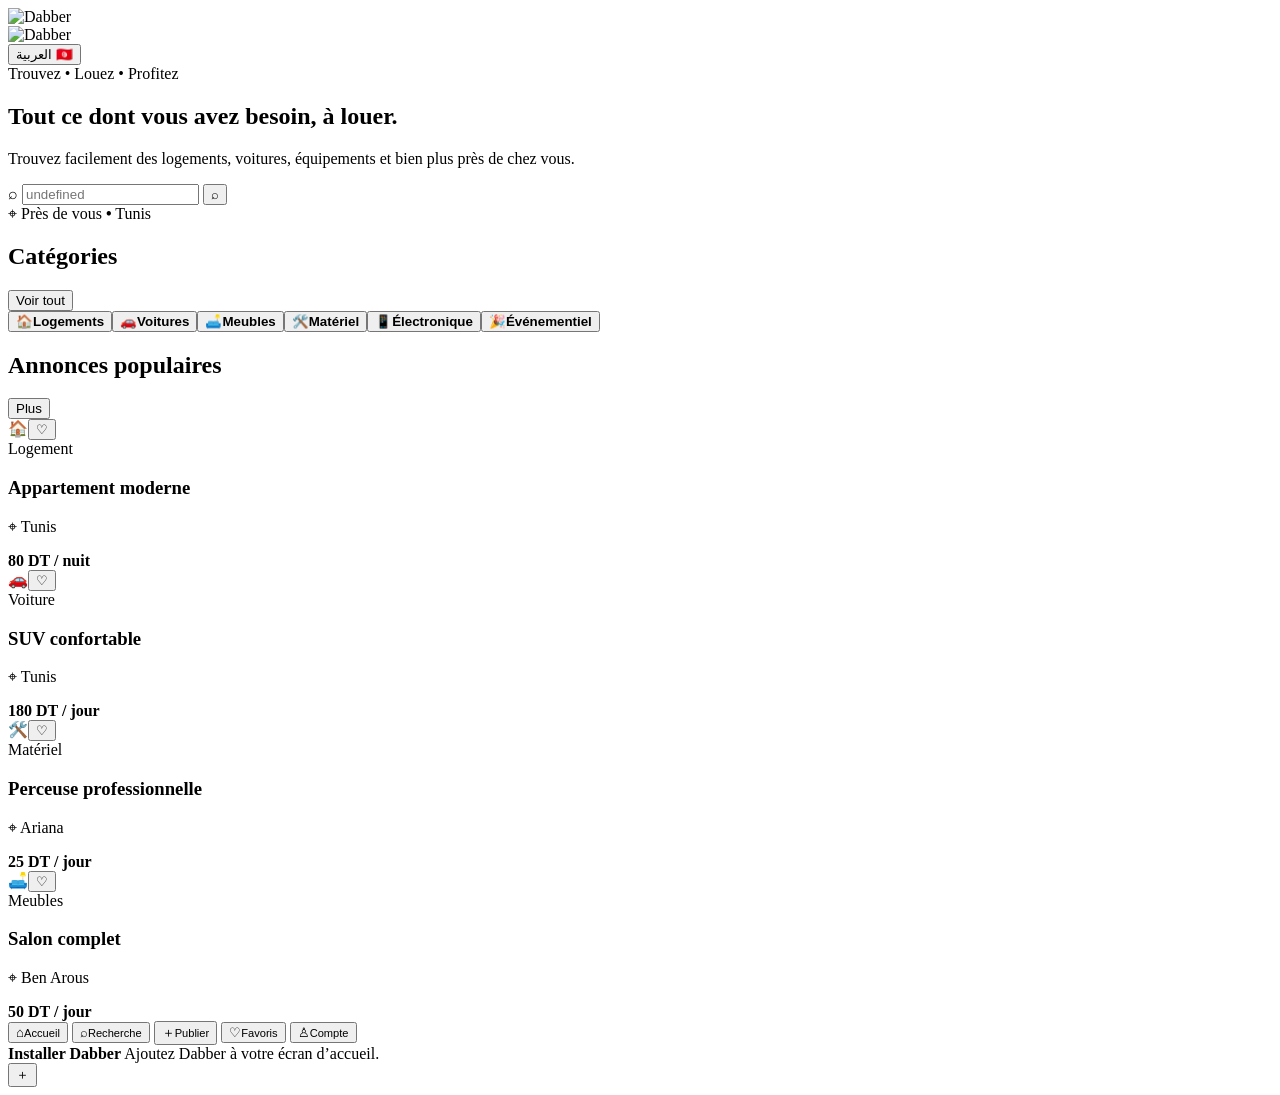
==== index.html @ 38cb234f "Add files via upload" ====
<!doctype html>
<html lang="fr" dir="ltr">
<head>
  <meta charset="utf-8">
  <meta name="viewport" content="width=device-width,initial-scale=1,viewport-fit=cover">
  <meta name="theme-color" content="#0b2d68">
  <meta name="description" content="Dabber — plateforme de location simple et rapide.">
  <link rel="manifest" href="manifest.json">
  <link rel="icon" href="logo.png">
  <link rel="stylesheet" href="style.css">
  <title>Dabber — Location</title>
</head>
<body>
  <div id="splash" class="splash">
    <img src="logo.png" alt="Dabber">
  </div>

  <header class="topbar">
    <div class="brand">
      <img src="logo.png" alt="Dabber">
    </div>
    <button id="langBtn" class="lang-btn" aria-label="Changer la langue">العربية 🇹🇳</button>
  </header>

  <main>
    <section class="hero">
      <div class="hero-content">
        <span class="eyebrow" data-fr="Trouvez • Louez • Profitez" data-ar="إبحث • اكري • استمتع"></span>
        <h1 data-fr="Tout ce dont vous avez besoin, à louer." data-ar="كل ما تحتاجه، للكراء."></h1>
        <p data-fr="Trouvez facilement des logements, voitures, équipements et bien plus près de chez vous."
           data-ar="إلقى بسهولة شقق، سيارات، معدات وحاجات أكثر قريبة ليك."></p>

        <div class="search">
          <span>⌕</span>
          <input id="searchInput" type="search"
                 data-placeholder-fr="Que cherchez-vous à louer ?"
                 data-placeholder-ar="شنوّة تحب تكرّي؟"
                 placeholder="Que cherchez-vous à louer ?">
          <button id="searchBtn">⌕</button>
        </div>

        <div class="location">⌖ <span data-fr="Près de vous" data-ar="قريب ليك"></span> <b>•</b> Tunis</div>
      </div>
    </section>

    <section class="section">
      <div class="section-head">
        <h2 data-fr="Catégories" data-ar="التصنيفات"></h2>
        <button class="see-all" data-fr="Voir tout" data-ar="الكل"></button>
      </div>
      <div class="categories" id="categories"></div>
    </section>

    <section class="section listings-section">
      <div class="section-head">
        <h2 data-fr="Annonces populaires" data-ar="إعلانات مميزة"></h2>
        <button class="see-all" data-fr="Plus" data-ar="المزيد"></button>
      </div>
      <div class="listings" id="listings"></div>
    </section>
  </main>

  <nav class="bottom-nav">
    <button class="active"><span>⌂</span><small data-fr="Accueil" data-ar="الرئيسية"></small></button>
    <button><span>⌕</span><small data-fr="Recherche" data-ar="بحث"></small></button>
    <button class="add"><span>＋</span><small data-fr="Publier" data-ar="نشر"></small></button>
    <button><span>♡</span><small data-fr="Favoris" data-ar="المفضلة"></small></button>
    <button><span>♙</span><small data-fr="Compte" data-ar="حسابي"></small></button>
  </nav>

  <div id="installBox" class="install-box hidden">
    <div>
      <strong data-fr="Installer Dabber" data-ar="ثبّت Dabber"></strong>
      <span data-fr="Ajoutez Dabber à votre écran d’accueil." data-ar="أضف Dabber إلى الشاشة الرئيسية."></span>
    </div>
    <button id="installBtn">＋</button>
  </div>

<script>
const translations = {
  fr: { lang: "ar", htmlLang: "fr", dir:"ltr" },
  ar: { lang: "fr", htmlLang: "ar", dir:"rtl" }
};
let currentLang = localStorage.getItem("dabberLang") || "fr";

const categories = [
  ["🏠","Logements","سكن"],
  ["🚗","Voitures","سيارات"],
  ["🛋️","Meubles","أثاث"],
  ["🛠️","Matériel","معدات"],
  ["📱","Électronique","إلكترونيات"],
  ["🎉","Événementiel","مناسبات"]
];

const listings = [
  ["🏠","Appartement moderne","Tunis","80 DT / nuit","Logement","سكن"],
  ["🚗","SUV confortable","Tunis","180 DT / jour","Voiture","سيارة"],
  ["🛠️","Perceuse professionnelle","Ariana","25 DT / jour","Matériel","معدات"],
  ["🛋️","Salon complet","Ben Arous","50 DT / jour","Meubles","أثاث"]
];

function applyLanguage() {
  const l = currentLang;
  document.documentElement.lang = translations[l].htmlLang;
  document.documentElement.dir = translations[l].dir;
  document.querySelectorAll("[data-fr]").forEach(el => {
    el.textContent = el.dataset[l];
  });
  const input = document.getElementById("searchInput");
  input.placeholder = input.dataset["placeholder-" + l];
  document.getElementById("langBtn").textContent = l === "fr" ? "العربية 🇹🇳" : "Français 🇫🇷";
  renderCategories();
  renderListings();
}

function renderCategories() {
  const box = document.getElementById("categories");
  box.innerHTML = categories.map(c =>
    `<button class="cat" data-search="${currentLang==='fr'?c[1]:c[2]}">
      <span>${c[0]}</span><b>${currentLang==='fr'?c[1]:c[2]}</b>
    </button>`).join("");
}

function renderListings(filter="") {
  const box = document.getElementById("listings");
  const arr = listings.filter(x => !filter || x.join(" ").toLowerCase().includes(filter.toLowerCase()));
  box.innerHTML = arr.length ? arr.map(x => `
    <article class="card">
      <div class="card-image">${x[0]}<button class="heart">♡</button></div>
      <div class="card-body">
        <div class="tag">${currentLang==='fr'?x[4]:x[5]}</div>
        <h3>${x[1]}</h3>
        <p>⌖ ${x[2]}</p>
        <strong>${x[3]}</strong>
      </div>
    </article>`).join("") :
    `<div class="empty">${currentLang==='fr'?"Aucune annonce trouvée.":"ما لقيناش إعلانات."}</div>`;
}

document.getElementById("langBtn").onclick = () => {
  currentLang = currentLang === "fr" ? "ar" : "fr";
  localStorage.setItem("dabberLang", currentLang);
  applyLanguage();
};

document.getElementById("searchBtn").onclick = () => renderListings(document.getElementById("searchInput").value);
document.getElementById("searchInput").addEventListener("keydown", e => {
  if(e.key==="Enter") renderListings(e.target.value);
});
document.addEventListener("click", e => {
  const cat = e.target.closest(".cat");
  if(cat) {
    document.getElementById("searchInput").value = cat.dataset.search;
    renderListings(cat.dataset.search);
    document.querySelector(".listings-section").scrollIntoView({behavior:"smooth"});
  }
});

let deferredPrompt;
window.addEventListener("beforeinstallprompt", e => {
  e.preventDefault();
  deferredPrompt = e;
  document.getElementById("installBox").classList.remove("hidden");
});
document.getElementById("installBtn").onclick = async () => {
  if(!deferredPrompt) return;
  deferredPrompt.prompt();
  deferredPrompt = null;
  document.getElementById("installBox").classList.add("hidden");
};

window.addEventListener("load", () => {
  applyLanguage();
  setTimeout(() => document.getElementById("splash").classList.add("hide"), 700);
  if ("serviceWorker" in navigator) navigator.serviceWorker.register("sw.js");
});
</script>
</body>
</html>
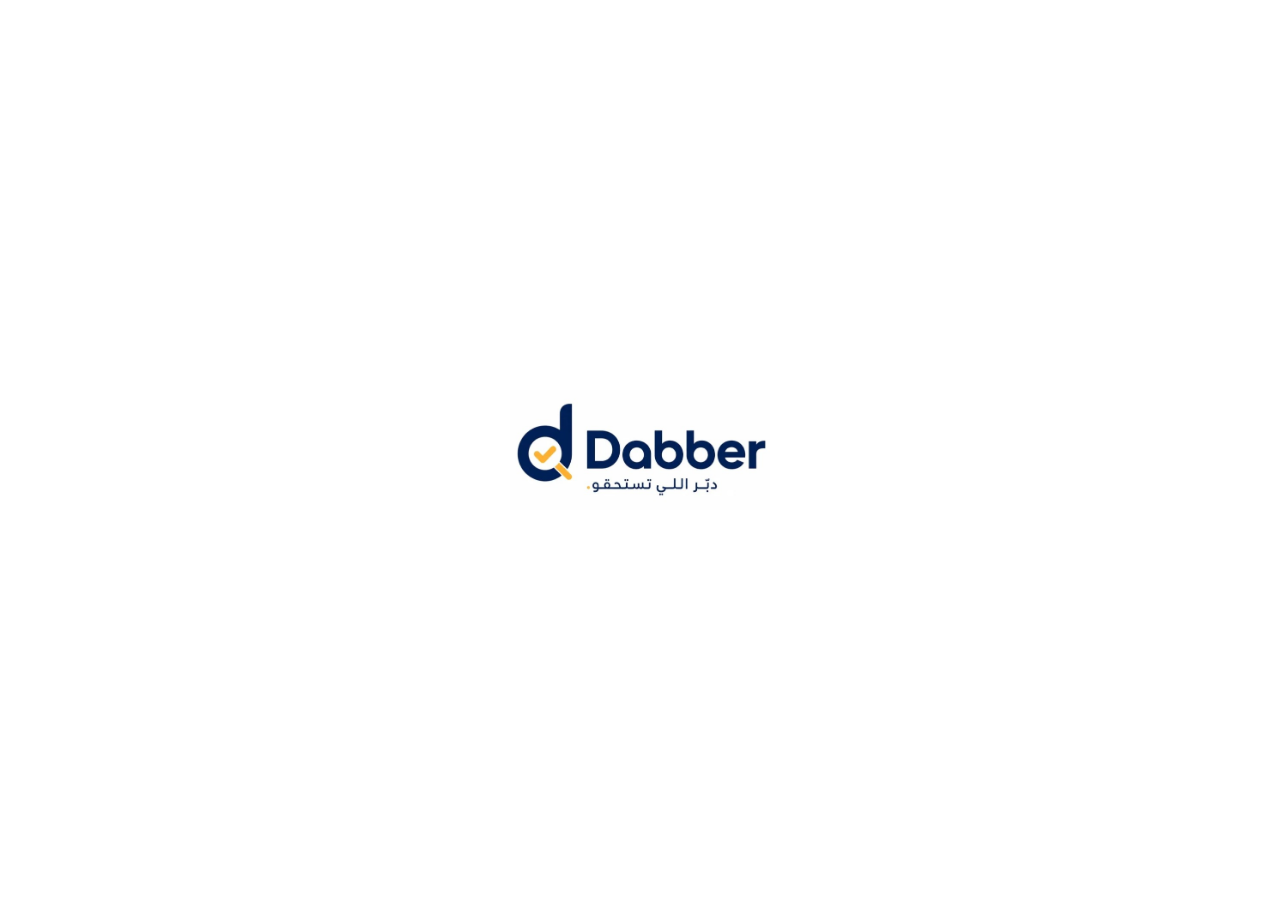
==== commit 39954ec0: "Update index.html" ====
--- a/index.html
+++ b/index.html
@@ -1,179 +1,1432 @@
 <!doctype html>
 <html lang="fr" dir="ltr">
+
 <head>
+
   <meta charset="utf-8">
-  <meta name="viewport" content="width=device-width,initial-scale=1,viewport-fit=cover">
-  <meta name="theme-color" content="#0b2d68">
-  <meta name="description" content="Dabber — plateforme de location simple et rapide.">
+
+  <meta
+    name="viewport"
+    content="width=device-width,initial-scale=1,viewport-fit=cover"
+  >
+
+  <meta
+    name="theme-color"
+    content="#0b2d68"
+  >
+
+  <meta
+    name="description"
+    content="Dabber — plateforme de location simple et rapide."
+  >
+
   <link rel="manifest" href="manifest.json">
+
   <link rel="icon" href="logo.png">
+
   <link rel="stylesheet" href="style.css">
+
   <title>Dabber — Location</title>
+
 </head>
+
+
 <body>
+
+  <!-- SPLASH -->
+
   <div id="splash" class="splash">
-    <img src="logo.png" alt="Dabber">
+
+    <img
+      src="logo.png"
+      alt="Dabber"
+    >
+
   </div>
 
+
+  <!-- TOP BAR -->
+
   <header class="topbar">
+
     <div class="brand">
-      <img src="logo.png" alt="Dabber">
+
+      <img
+        src="logo.png"
+        alt="Dabber"
+      >
+
     </div>
-    <button id="langBtn" class="lang-btn" aria-label="Changer la langue">العربية 🇹🇳</button>
+
+
+    <button
+      id="langBtn"
+      class="lang-btn"
+      aria-label="Changer la langue"
+    >
+      العربية 🇹🇳
+    </button>
+
   </header>
 
+
   <main>
+
+
+    <!-- HERO -->
+
     <section class="hero">
+
       <div class="hero-content">
-        <span class="eyebrow" data-fr="Trouvez • Louez • Profitez" data-ar="إبحث • اكري • استمتع"></span>
-        <h1 data-fr="Tout ce dont vous avez besoin, à louer." data-ar="كل ما تحتاجه، للكراء."></h1>
-        <p data-fr="Trouvez facilement des logements, voitures, équipements et bien plus près de chez vous."
-           data-ar="إلقى بسهولة شقق، سيارات، معدات وحاجات أكثر قريبة ليك."></p>
+
+        <span
+          class="eyebrow"
+          data-fr="Trouvez • Louez • Profitez"
+          data-ar="إبحث • اكري • استمتع"
+        ></span>
+
+
+        <h1
+          data-fr="Tout ce dont vous avez besoin, à louer."
+          data-ar="كل ما تحتاجه، للكراء."
+        ></h1>
+
+
+        <p
+          data-fr="Trouvez facilement des logements, voitures, équipements et bien plus près de chez vous."
+          data-ar="إلقى بسهولة شقق، سيارات، معدات وحاجات أكثر قريبة ليك."
+        ></p>
+
+
+        <!-- SEARCH -->
 
         <div class="search">
+
           <span>⌕</span>
-          <input id="searchInput" type="search"
-                 data-placeholder-fr="Que cherchez-vous à louer ?"
-                 data-placeholder-ar="شنوّة تحب تكرّي؟"
-                 placeholder="Que cherchez-vous à louer ?">
-          <button id="searchBtn">⌕</button>
+
+          <input
+            id="searchInput"
+            type="search"
+            data-placeholder-fr="Que cherchez-vous à louer ?"
+            data-placeholder-ar="شنوّة تحب تكرّي؟"
+            placeholder="Que cherchez-vous à louer ?"
+          >
+
+          <button id="searchBtn">
+            ⌕
+          </button>
+
         </div>
 
-        <div class="location">⌖ <span data-fr="Près de vous" data-ar="قريب ليك"></span> <b>•</b> Tunis</div>
+
+        <!-- LOCATION -->
+
+        <div class="location">
+
+          ⌖
+
+          <span
+            data-fr="Près de vous"
+            data-ar="قريب ليك"
+          ></span>
+
+          <b>•</b>
+
+          Tunis
+
+        </div>
+
       </div>
+
     </section>
 
+
+
+    <!-- CATEGORIES -->
+
     <section class="section">
+
       <div class="section-head">
-        <h2 data-fr="Catégories" data-ar="التصنيفات"></h2>
-        <button class="see-all" data-fr="Voir tout" data-ar="الكل"></button>
+
+        <h2
+          data-fr="Catégories"
+          data-ar="التصنيفات"
+        ></h2>
+
+
+        <button
+          class="see-all"
+          id="seeCategories"
+          data-fr="Voir tout"
+          data-ar="الكل"
+        ></button>
+
       </div>
-      <div class="categories" id="categories"></div>
+
+
+      <div
+        class="categories"
+        id="categories"
+      ></div>
+
     </section>
 
+
+
+    <!-- LISTINGS -->
+
     <section class="section listings-section">
+
       <div class="section-head">
-        <h2 data-fr="Annonces populaires" data-ar="إعلانات مميزة"></h2>
-        <button class="see-all" data-fr="Plus" data-ar="المزيد"></button>
+
+        <h2
+          id="listingsTitle"
+          data-fr="Annonces populaires"
+          data-ar="إعلانات مميزة"
+        ></h2>
+
+
+        <button
+          class="see-all"
+          id="showAll"
+          data-fr="Plus"
+          data-ar="المزيد"
+        ></button>
+
       </div>
-      <div class="listings" id="listings"></div>
+
+
+      <div
+        class="listings"
+        id="listings"
+      ></div>
+
     </section>
+
   </main>
 
+
+
+  <!-- BOTTOM NAV -->
+
   <nav class="bottom-nav">
-    <button class="active"><span>⌂</span><small data-fr="Accueil" data-ar="الرئيسية"></small></button>
-    <button><span>⌕</span><small data-fr="Recherche" data-ar="بحث"></small></button>
-    <button class="add"><span>＋</span><small data-fr="Publier" data-ar="نشر"></small></button>
-    <button><span>♡</span><small data-fr="Favoris" data-ar="المفضلة"></small></button>
-    <button><span>♙</span><small data-fr="Compte" data-ar="حسابي"></small></button>
+
+
+    <!-- HOME -->
+
+    <button
+      class="active"
+      id="homeBtn"
+    >
+
+      <span>⌂</span>
+
+      <small
+        data-fr="Accueil"
+        data-ar="الرئيسية"
+      ></small>
+
+    </button>
+
+
+    <!-- SEARCH -->
+
+    <button id="bottomSearch">
+
+      <span>⌕</span>
+
+      <small
+        data-fr="Recherche"
+        data-ar="بحث"
+      ></small>
+
+    </button>
+
+
+    <!-- ADD -->
+
+    <button
+      class="add"
+      id="addBtn"
+    >
+
+      <span>＋</span>
+
+      <small
+        data-fr="Publier"
+        data-ar="نشر"
+      ></small>
+
+    </button>
+
+
+    <!-- FAVORITES -->
+
+    <button id="favoritesBtn">
+
+      <span>♡</span>
+
+      <small
+        data-fr="Favoris"
+        data-ar="المفضلة"
+      ></small>
+
+    </button>
+
+
+    <!-- ACCOUNT -->
+
+    <button id="accountBtn">
+
+      <span>♙</span>
+
+      <small
+        data-fr="Compte"
+        data-ar="حسابي"
+      ></small>
+
+    </button>
+
   </nav>
 
-  <div id="installBox" class="install-box hidden">
+
+
+  <!-- INSTALL -->
+
+  <div
+    id="installBox"
+    class="install-box hidden"
+  >
+
     <div>
-      <strong data-fr="Installer Dabber" data-ar="ثبّت Dabber"></strong>
-      <span data-fr="Ajoutez Dabber à votre écran d’accueil." data-ar="أضف Dabber إلى الشاشة الرئيسية."></span>
+
+      <strong
+        data-fr="Installer Dabber"
+        data-ar="ثبّت Dabber"
+      ></strong>
+
+      <span
+        data-fr="Ajoutez Dabber à votre écran d’accueil."
+        data-ar="أضف Dabber إلى الشاشة الرئيسية."
+      ></span>
+
     </div>
-    <button id="installBtn">＋</button>
+
+
+    <button id="installBtn">
+      ＋
+    </button>
+
   </div>
 
+
+
 <script>
+
+
+/* =====================================================
+   LANGUAGE
+===================================================== */
+
+
 const translations = {
-  fr: { lang: "ar", htmlLang: "fr", dir:"ltr" },
-  ar: { lang: "fr", htmlLang: "ar", dir:"rtl" }
+
+  fr: {
+    lang: "ar",
+    htmlLang: "fr",
+    dir: "ltr"
+  },
+
+  ar: {
+    lang: "fr",
+    htmlLang: "ar",
+    dir: "rtl"
+  }
+
 };
-let currentLang = localStorage.getItem("dabberLang") || "fr";
+
+
+let currentLang =
+  localStorage.getItem("dabberLang") || "fr";
+
+
+
+/* =====================================================
+   CATEGORIES
+===================================================== */
+
 
 const categories = [
-  ["🏠","Logements","سكن"],
-  ["🚗","Voitures","سيارات"],
-  ["🛋️","Meubles","أثاث"],
-  ["🛠️","Matériel","معدات"],
-  ["📱","Électronique","إلكترونيات"],
-  ["🎉","Événementiel","مناسبات"]
+
+  ["🏠", "Logements", "سكن"],
+
+  ["🚗", "Voitures", "سيارات"],
+
+  ["🛋️", "Meubles", "أثاث"],
+
+  ["🛠️", "Matériel", "معدات"],
+
+  ["📱", "Électronique", "إلكترونيات"],
+
+  ["🎉", "Événementiel", "مناسبات"],
+
+  ["👗", "Mode", "أزياء"],
+
+  ["📦", "Autres", "أخرى"]
+
 ];
 
-const listings = [
-  ["🏠","Appartement moderne","Tunis","80 DT / nuit","Logement","سكن"],
-  ["🚗","SUV confortable","Tunis","180 DT / jour","Voiture","سيارة"],
-  ["🛠️","Perceuse professionnelle","Ariana","25 DT / jour","Matériel","معدات"],
-  ["🛋️","Salon complet","Ben Arous","50 DT / jour","Meubles","أثاث"]
+
+
+/* =====================================================
+   DEMO LISTINGS
+===================================================== */
+
+
+const demoListings = [
+
+  {
+
+    id: "demo1",
+
+    emoji: "🏠",
+
+    title: "Appartement moderne",
+
+    city: "Tunis",
+
+    price: "80 DT",
+
+    period: "nuit",
+
+    category: "Logements",
+
+    categoryAr: "سكن"
+
+  },
+
+
+  {
+
+    id: "demo2",
+
+    emoji: "🚗",
+
+    title: "SUV confortable",
+
+    city: "Tunis",
+
+    price: "180 DT",
+
+    period: "jour",
+
+    category: "Voitures",
+
+    categoryAr: "سيارة"
+
+  },
+
+
+  {
+
+    id: "demo3",
+
+    emoji: "🛠️",
+
+    title: "Perceuse professionnelle",
+
+    city: "Ariana",
+
+    price: "25 DT",
+
+    period: "jour",
+
+    category: "Matériel",
+
+    categoryAr: "معدات"
+
+  },
+
+
+  {
+
+    id: "demo4",
+
+    emoji: "🛋️",
+
+    title: "Salon complet",
+
+    city: "Ben Arous",
+
+    price: "50 DT",
+
+    period: "jour",
+
+    category: "Meubles",
+
+    categoryAr: "أثاث"
+
+  }
+
 ];
 
+
+
+/* =====================================================
+   GET USER LISTINGS
+===================================================== */
+
+
+function getUserListings() {
+
+  try {
+
+    return JSON.parse(
+      localStorage.getItem("dabber_annonces")
+    ) || [];
+
+  } catch (error) {
+
+    return [];
+
+  }
+
+}
+
+
+
+/* =====================================================
+   CONVERT USER LISTING
+===================================================== */
+
+
+function convertUserListing(ad) {
+
+  let emoji = "📦";
+
+
+  if (ad.category === "Véhicules") {
+    emoji = "🚗";
+  }
+
+  else if (ad.category === "Maison") {
+    emoji = "🏠";
+  }
+
+  else if (ad.category === "Événements") {
+    emoji = "🎉";
+  }
+
+  else if (ad.category === "Outils") {
+    emoji = "🛠️";
+  }
+
+  else if (ad.category === "Électronique") {
+    emoji = "📱";
+  }
+
+  else if (ad.category === "Mode") {
+    emoji = "👗";
+  }
+
+
+  return {
+
+    id: ad.id,
+
+    emoji: emoji,
+
+    title: ad.title,
+
+    city: ad.city,
+
+    price: ad.price + " DT",
+
+    period: ad.period,
+
+    category: ad.category,
+
+    categoryAr: getArabicCategory(ad.category),
+
+    image: ad.image || ""
+
+  };
+
+}
+
+
+
+/* =====================================================
+   ARABIC CATEGORIES
+===================================================== */
+
+
+function getArabicCategory(category) {
+
+  const map = {
+
+    "Véhicules": "سيارات",
+
+    "Maison": "منزل",
+
+    "Événements": "مناسبات",
+
+    "Outils": "معدات",
+
+    "Électronique": "إلكترونيات",
+
+    "Mode": "أزياء",
+
+    "Autres": "أخرى",
+
+    "Logements": "سكن",
+
+    "Voitures": "سيارات",
+
+    "Meubles": "أثاث",
+
+    "Matériel": "معدات",
+
+    "Événementiel": "مناسبات"
+
+  };
+
+
+  return map[category] || category;
+
+}
+
+
+
+/* =====================================================
+   ALL LISTINGS
+===================================================== */
+
+
+function getAllListings() {
+
+  const userListings =
+    getUserListings().map(convertUserListing);
+
+
+  return [
+
+    ...userListings,
+
+    ...demoListings
+
+  ];
+
+}
+
+
+
+/* =====================================================
+   LANGUAGE
+===================================================== */
+
+
 function applyLanguage() {
+
   const l = currentLang;
-  document.documentElement.lang = translations[l].htmlLang;
-  document.documentElement.dir = translations[l].dir;
-  document.querySelectorAll("[data-fr]").forEach(el => {
-    el.textContent = el.dataset[l];
+
+
+  document.documentElement.lang =
+    translations[l].htmlLang;
+
+
+  document.documentElement.dir =
+    translations[l].dir;
+
+
+  document
+    .querySelectorAll("[data-fr]")
+    .forEach(el => {
+
+      el.textContent =
+        el.dataset[l];
+
+    });
+
+
+  const input =
+    document.getElementById("searchInput");
+
+
+  input.placeholder =
+    input.dataset["placeholder-" + l];
+
+
+  document.getElementById("langBtn").textContent =
+    l === "fr"
+      ? "العربية 🇹🇳"
+      : "Français 🇫🇷";
+
+
+  renderCategories();
+
+
+  renderListings();
+
+}
+
+
+
+/* =====================================================
+   RENDER CATEGORIES
+===================================================== */
+
+
+function renderCategories() {
+
+  const box =
+    document.getElementById("categories");
+
+
+  box.innerHTML =
+    categories.map(c => `
+
+      <button
+        class="cat"
+        data-search="${currentLang === "fr" ? c[1] : c[2]}"
+      >
+
+        <span>${c[0]}</span>
+
+        <b>
+          ${currentLang === "fr" ? c[1] : c[2]}
+        </b>
+
+      </button>
+
+    `).join("");
+
+}
+
+
+
+/* =====================================================
+   RENDER LISTINGS
+===================================================== */
+
+
+function renderListings(filter = "") {
+
+  const box =
+    document.getElementById("listings");
+
+
+  const all =
+    getAllListings();
+
+
+  const search =
+    filter.toLowerCase().trim();
+
+
+  const arr =
+    all.filter(ad => {
+
+      if (!search) {
+        return true;
+      }
+
+
+      return (
+
+        ad.title.toLowerCase().includes(search) ||
+
+        ad.city.toLowerCase().includes(search) ||
+
+        ad.category.toLowerCase().includes(search) ||
+
+        ad.categoryAr.toLowerCase().includes(search)
+
+      );
+
+    });
+
+
+  if (!arr.length) {
+
+    box.innerHTML = `
+
+      <div class="empty">
+
+        ${
+          currentLang === "fr"
+          ? "Aucune annonce trouvée."
+          : "ما لقيناش إعلانات."
+        }
+
+      </div>
+
+    `;
+
+    return;
+
+  }
+
+
+
+  box.innerHTML =
+    arr.map(ad => {
+
+
+      const category =
+        currentLang === "fr"
+        ? ad.category
+        : ad.categoryAr;
+
+
+      const period =
+        getPeriod(ad.period);
+
+
+      const favorite =
+        isFavorite(ad.id);
+
+
+      let imageContent = "";
+
+
+      if (ad.image) {
+
+        imageContent = `
+
+          <img
+            src="${ad.image}"
+            alt="${escapeHtml(ad.title)}"
+          >
+
+        `;
+
+      }
+
+      else {
+
+        imageContent = `
+          <span class="demo-emoji">
+            ${ad.emoji}
+          </span>
+        `;
+
+      }
+
+
+      return `
+
+        <article
+          class="card"
+          data-id="${ad.id}"
+        >
+
+          <div class="card-image">
+
+            ${imageContent}
+
+
+            <button
+              class="heart ${favorite ? "liked" : ""}"
+              onclick="toggleFavorite(event,'${ad.id}')"
+            >
+              ${favorite ? "♥" : "♡"}
+            </button>
+
+          </div>
+
+
+          <div class="card-body">
+
+            <div class="tag">
+              ${category}
+            </div>
+
+
+            <h3>
+              ${escapeHtml(ad.title)}
+            </h3>
+
+
+            <p>
+              ⌖ ${escapeHtml(ad.city)}
+            </p>
+
+
+            <strong>
+              ${escapeHtml(ad.price)}
+              <small>
+                / ${period}
+              </small>
+            </strong>
+
+          </div>
+
+        </article>
+
+      `;
+
+    }).join("");
+
+}
+
+
+
+/* =====================================================
+   PERIOD
+===================================================== */
+
+
+function getPeriod(period) {
+
+  if (currentLang === "ar") {
+
+    if (period === "jour") return "اليوم";
+
+    if (period === "semaine") return "الأسبوع";
+
+    if (period === "mois") return "الشهر";
+
+    if (period === "nuit") return "الليلة";
+
+  }
+
+
+  if (period === "jour") return "jour";
+
+  if (period === "semaine") return "semaine";
+
+  if (period === "mois") return "mois";
+
+  if (period === "nuit") return "nuit";
+
+
+  return period || "jour";
+
+}
+
+
+
+/* =====================================================
+   ESCAPE HTML
+===================================================== */
+
+
+function escapeHtml(value) {
+
+  return String(value || "")
+
+    .replace(/&/g, "&amp;")
+
+    .replace(/</g, "&lt;")
+
+    .replace(/>/g, "&gt;")
+
+    .replace(/"/g, "&quot;")
+
+    .replace(/'/g, "&#039;");
+
+}
+
+
+
+/* =====================================================
+   FAVORITES
+===================================================== */
+
+
+function getFavorites() {
+
+  try {
+
+    return JSON.parse(
+      localStorage.getItem("dabber_favorites")
+    ) || [];
+
+  }
+
+  catch {
+
+    return [];
+
+  }
+
+}
+
+
+
+function isFavorite(id) {
+
+  return getFavorites().includes(String(id));
+
+}
+
+
+
+function toggleFavorite(event, id) {
+
+  event.stopPropagation();
+
+
+  let favorites =
+    getFavorites();
+
+
+  id = String(id);
+
+
+  if (favorites.includes(id)) {
+
+    favorites =
+      favorites.filter(x => x !== id);
+
+  }
+
+  else {
+
+    favorites.push(id);
+
+  }
+
+
+  localStorage.setItem(
+    "dabber_favorites",
+    JSON.stringify(favorites)
+  );
+
+
+  renderListings(
+    document.getElementById("searchInput").value
+  );
+
+}
+
+
+
+/* =====================================================
+   LANGUAGE BUTTON
+===================================================== */
+
+
+document.getElementById("langBtn").onclick = () => {
+
+  currentLang =
+    currentLang === "fr"
+    ? "ar"
+    : "fr";
+
+
+  localStorage.setItem(
+    "dabberLang",
+    currentLang
+  );
+
+
+  applyLanguage();
+
+};
+
+
+
+/* =====================================================
+   SEARCH
+===================================================== */
+
+
+document.getElementById("searchBtn").onclick = () => {
+
+  renderListings(
+    document.getElementById("searchInput").value
+  );
+
+
+  document
+    .querySelector(".listings-section")
+    .scrollIntoView({
+      behavior: "smooth"
+    });
+
+};
+
+
+
+document
+  .getElementById("searchInput")
+  .addEventListener("keydown", e => {
+
+    if (e.key === "Enter") {
+
+      renderListings(e.target.value);
+
+      document
+        .querySelector(".listings-section")
+        .scrollIntoView({
+          behavior: "smooth"
+        });
+
+    }
+
   });
-  const input = document.getElementById("searchInput");
-  input.placeholder = input.dataset["placeholder-" + l];
-  document.getElementById("langBtn").textContent = l === "fr" ? "العربية 🇹🇳" : "Français 🇫🇷";
-  renderCategories();
+
+
+
+/* =====================================================
+   CATEGORIES CLICK
+===================================================== */
+
+
+document.addEventListener("click", e => {
+
+  const cat =
+    e.target.closest(".cat");
+
+
+  if (cat) {
+
+    const search =
+      cat.dataset.search;
+
+
+    document.getElementById("searchInput")
+      .value = search;
+
+
+    renderListings(search);
+
+
+    document
+      .querySelector(".listings-section")
+      .scrollIntoView({
+        behavior: "smooth"
+      });
+
+  }
+
+});
+
+
+
+/* =====================================================
+   ADD LISTING
+===================================================== */
+
+
+document.getElementById("addBtn").onclick = () => {
+
+  window.location.href =
+    "ajouter.html";
+
+};
+
+
+
+/* =====================================================
+   SEARCH BOTTOM BUTTON
+===================================================== */
+
+
+document.getElementById("bottomSearch").onclick = () => {
+
+  document.getElementById("searchInput").focus();
+
+
+  window.scrollTo({
+
+    top: 0,
+
+    behavior: "smooth"
+
+  });
+
+};
+
+
+
+/* =====================================================
+   HOME
+===================================================== */
+
+
+document.getElementById("homeBtn").onclick = () => {
+
+  document.getElementById("searchInput").value = "";
+
   renderListings();
-}
-
-function renderCategories() {
-  const box = document.getElementById("categories");
-  box.innerHTML = categories.map(c =>
-    `<button class="cat" data-search="${currentLang==='fr'?c[1]:c[2]}">
-      <span>${c[0]}</span><b>${currentLang==='fr'?c[1]:c[2]}</b>
-    </button>`).join("");
-}
-
-function renderListings(filter="") {
-  const box = document.getElementById("listings");
-  const arr = listings.filter(x => !filter || x.join(" ").toLowerCase().includes(filter.toLowerCase()));
-  box.innerHTML = arr.length ? arr.map(x => `
-    <article class="card">
-      <div class="card-image">${x[0]}<button class="heart">♡</button></div>
-      <div class="card-body">
-        <div class="tag">${currentLang==='fr'?x[4]:x[5]}</div>
-        <h3>${x[1]}</h3>
-        <p>⌖ ${x[2]}</p>
-        <strong>${x[3]}</strong>
+
+  window.scrollTo({
+
+    top: 0,
+
+    behavior: "smooth"
+
+  });
+
+};
+
+
+
+/* =====================================================
+   SHOW ALL
+===================================================== */
+
+
+document.getElementById("showAll").onclick = () => {
+
+  document.getElementById("searchInput").value = "";
+
+  renderListings();
+
+
+  document
+    .querySelector(".listings-section")
+    .scrollIntoView({
+      behavior: "smooth"
+    });
+
+};
+
+
+
+document.getElementById("seeCategories").onclick = () => {
+
+  document
+    .querySelector(".categories")
+    .scrollIntoView({
+      behavior: "smooth"
+    });
+
+};
+
+
+
+/* =====================================================
+   FAVORITES BUTTON
+===================================================== */
+
+
+document.getElementById("favoritesBtn").onclick = () => {
+
+  const favorites =
+    getFavorites();
+
+
+  const all =
+    getAllListings();
+
+
+  const favoriteListings =
+    all.filter(ad =>
+      favorites.includes(String(ad.id))
+    );
+
+
+  const box =
+    document.getElementById("listings");
+
+
+  if (!favoriteListings.length) {
+
+    box.innerHTML = `
+
+      <div class="empty">
+
+        ${
+          currentLang === "fr"
+          ? "Vous n'avez pas encore de favoris ❤️"
+          : "ما عندك حتى إعلان في المفضلة ❤️"
+        }
+
       </div>
-    </article>`).join("") :
-    `<div class="empty">${currentLang==='fr'?"Aucune annonce trouvée.":"ما لقيناش إعلانات."}</div>`;
-}
-
-document.getElementById("langBtn").onclick = () => {
-  currentLang = currentLang === "fr" ? "ar" : "fr";
-  localStorage.setItem("dabberLang", currentLang);
+
+    `;
+
+  }
+
+  else {
+
+    box.innerHTML =
+      favoriteListings.map(ad => {
+
+        const category =
+          currentLang === "fr"
+          ? ad.category
+          : ad.categoryAr;
+
+
+        return `
+
+          <article
+            class="card"
+            data-id="${ad.id}"
+          >
+
+            <div class="card-image">
+
+              ${
+                ad.image
+                ? `<img src="${ad.image}" alt="">`
+                : `<span class="demo-emoji">${ad.emoji}</span>`
+              }
+
+
+              <button
+                class="heart liked"
+                onclick="toggleFavorite(event,'${ad.id}')"
+              >
+                ♥
+              </button>
+
+            </div>
+
+
+            <div class="card-body">
+
+              <div class="tag">
+                ${category}
+              </div>
+
+
+              <h3>
+                ${escapeHtml(ad.title)}
+              </h3>
+
+
+              <p>
+                ⌖ ${escapeHtml(ad.city)}
+              </p>
+
+
+              <strong>
+                ${escapeHtml(ad.price)}
+              </strong>
+
+            </div>
+
+          </article>
+
+        `;
+
+      }).join("");
+
+  }
+
+
+  document
+    .querySelector(".listings-section")
+    .scrollIntoView({
+      behavior: "smooth"
+    });
+
+};
+
+
+
+/* =====================================================
+   ACCOUNT
+===================================================== */
+
+
+document.getElementById("accountBtn").onclick = () => {
+
+  if (currentLang === "fr") {
+
+    alert(
+      "La page du compte sera ajoutée prochainement 👤"
+    );
+
+  }
+
+  else {
+
+    alert(
+      "صفحة الحساب سنضيفها قريبًا 👤"
+    );
+
+  }
+
+};
+
+
+
+/* =====================================================
+   PWA INSTALL
+===================================================== */
+
+
+let deferredPrompt;
+
+
+window.addEventListener(
+  "beforeinstallprompt",
+  e => {
+
+    e.preventDefault();
+
+
+    deferredPrompt = e;
+
+
+    document
+      .getElementById("installBox")
+      .classList.remove("hidden");
+
+  }
+);
+
+
+
+document.getElementById("installBtn").onclick =
+  async () => {
+
+    if (!deferredPrompt) return;
+
+
+    deferredPrompt.prompt();
+
+
+    deferredPrompt = null;
+
+
+    document
+      .getElementById("installBox")
+      .classList.add("hidden");
+
+  };
+
+
+
+/* =====================================================
+   UPDATE WHEN RETURNING TO PAGE
+===================================================== */
+
+
+window.addEventListener("pageshow", () => {
+
+  renderListings(
+    document.getElementById("searchInput").value
+  );
+
+});
+
+
+
+/* =====================================================
+   START
+===================================================== */
+
+
+window.addEventListener("load", () => {
+
   applyLanguage();
-};
-
-document.getElementById("searchBtn").onclick = () => renderListings(document.getElementById("searchInput").value);
-document.getElementById("searchInput").addEventListener("keydown", e => {
-  if(e.key==="Enter") renderListings(e.target.value);
-});
-document.addEventListener("click", e => {
-  const cat = e.target.closest(".cat");
-  if(cat) {
-    document.getElementById("searchInput").value = cat.dataset.search;
-    renderListings(cat.dataset.search);
-    document.querySelector(".listings-section").scrollIntoView({behavior:"smooth"});
-  }
-});
-
-let deferredPrompt;
-window.addEventListener("beforeinstallprompt", e => {
-  e.preventDefault();
-  deferredPrompt = e;
-  document.getElementById("installBox").classList.remove("hidden");
-});
-document.getElementById("installBtn").onclick = async () => {
-  if(!deferredPrompt) return;
-  deferredPrompt.prompt();
-  deferredPrompt = null;
-  document.getElementById("installBox").classList.add("hidden");
-};
-
-window.addEventListener("load", () => {
-  applyLanguage();
-  setTimeout(() => document.getElementById("splash").classList.add("hide"), 700);
-  if ("serviceWorker" in navigator) navigator.serviceWorker.register("sw.js");
-});
-</script>
-</body>
-</html>+
+
+  setTimeout(() => {
+
+    document
+      .getElementById("splash")
+      .classList.add("hide");
+
+  }, 700);
+
+
+  if ("serviceWo
--- a/style.css
+++ b/style.css
@@ -0,0 +1 @@
+*{box-sizing:border-box}body{margin:0;font-family:Arial,"Noto Sans Arabic",sans-serif;background:#f7f9fc;color:#10244a;padding-bottom:86px}.topbar{height:72px;background:#fff;display:flex;align-items:center;justify-content:space-between;padding:8px 18px;position:sticky;top:0;z-index:20;box-shadow:0 3px 18px #09285d12}.brand img{width:130px;height:56px;object-fit:contain}.lang-btn{border:1px solid #dce4f1;background:#fff;color:#0b2d68;border-radius:22px;padding:9px 13px;font-weight:700}.hero{margin:0;background:linear-gradient(145deg,#09275f,#0c3c86);border-radius:0 0 34px 34px;color:#fff;overflow:hidden;position:relative}.hero:after{content:"";position:absolute;width:250px;height:250px;border-radius:50%;background:#fbb21c;opacity:.13;right:-90px;top:-90px}.hero-content{padding:35px 20px 30px;position:relative;z-index:1}.eyebrow{color:#ffb718;font-weight:800;font-size:13px}.hero h1{font-size:31px;line-height:1.12;margin:9px 0}.hero p{margin:0 0 20px;color:#dfe9f8;line-height:1.6;font-size:14px}.search{height:54px;background:#fff;border-radius:17px;display:flex;align-items:center;padding:5px 7px 5px 15px;color:#0b2d68}.search span{font-size:25px}.search input{border:0;outline:0;flex:1;font-size:14px;padding:0 10px;min-width:0}.search button{border:0;background:#f9ad12;color:#fff;border-radius:13px;width:44px;height:44px;font-size:25px}.location{font-size:12px;margin-top:14px;color:#dce8fa}.section{padding:22px 17px 0}.section-head{display:flex;justify-content:space-between;align-items:center;margin-bottom:14px}.section h2{font-size:19px;margin:0}.see-all{background:none;border:0;color:#f0a500;font-weight:700}.categories{display:grid;grid-template-columns:repeat(3,1fr);gap:10px}.cat{background:#fff;border:1px solid #edf0f5;border-radius:17px;padding:14px 5px;display:flex;flex-direction:column;gap:8px;align-items:center;color:#132b57;box-shadow:0 5px 16px #0b2d6808}.cat span{font-size:28px}.cat b{font-size:12px}.listings{display:grid;grid-template-columns:1fr 1fr;gap:12px}.card{background:#fff;border-radius:19px;overflow:hidden;border:1px solid #edf0f5;box-shadow:0 6px 20px #0b2d680a}.card-image{height:130px;background:linear-gradient(135deg,#e8edf6,#cbd7ea);display:flex;align-items:center;justify-content:center;font-size:58px;position:relative}.heart{position:absolute;top:8px;right:8px;border:0;background:#fff;border-radius:50%;width:31px;height:31px;font-size:19px;color:#0b2d68}.card-body{padding:11px}.tag{font-size:10px;color:#f0a500;font-weight:800}.card h3{font-size:14px;margin:5px 0}.card p{font-size:11px;color:#72809a;margin:0 0 8px}.card strong{font-size:13px;color:#0b2d68}.bottom-nav{position:fixed;bottom:0;left:0;right:0;height:73px;background:#fff;border-top:1px solid #e9edf4;display:flex;justify-content:space-around;align-items:center;z-index:30;padding-bottom:env(safe-area-inset-bottom)}.bottom-nav button{border:0;background:none;color:#8995aa;display:flex;flex-direction:column;align-items:center;gap:3px;font-size:20px}.bottom-nav small{font-size:10px}.bottom-nav .active{color:#0b2d68}.bottom-nav .add{color:#fff;background:#f5aa0d;width:52px;height:52px;border-radius:17px;margin-top:-22px;box-shadow:0 7px 18px #f5aa0d55}.install-box{position:fixed;left:12px;right:12px;bottom:82px;background:#fff;border:1px solid #e1e7f0;border-radius:18px;padding:12px 14px;display:flex;align-items:center;justify-content:space-between;box-shadow:0 10px 30px #0b2d6830;z-index:40}.install-box div{display:flex;flex-direction:column;gap:3px}.install-box strong{font-size:13px}.install-box span{font-size:11px;color:#68758b}.install-box button{border:0;background:#0b2d68;color:#fff;border-radius:12px;width:40px;height:40px;font-size:22px}.hidden{display:none!important}.empty{grid-column:1/-1;background:#fff;border-radius:17px;padding:25px;text-align:center;color:#77849a}.splash{position:fixed;inset:0;background:#fff;display:flex;align-items:center;justify-content:center;z-index:100;transition:opacity .35s}.splash img{width:260px;max-width:70%;object-fit:contain}.splash.hide{opacity:0;pointer-events:none}@media(min-width:700px){body{max-width:520px;margin:auto;box-shadow:0 0 50px #00000010;min-height:100vh}.topbar{max-width:520px;left:50%;transform:translateX(-50%)}.bottom-nav{max-width:520px;left:50%;right:auto;transform:translateX(-50%);width:520px}.install-box{max-width:496px;left:50%;right:auto;width:calc(100% - 24px);transform:translateX(-50%)}}[dir=rtl] .search{padding:5px 15px 5px 7px}[dir=rtl] .heart{right:auto;left:8px}
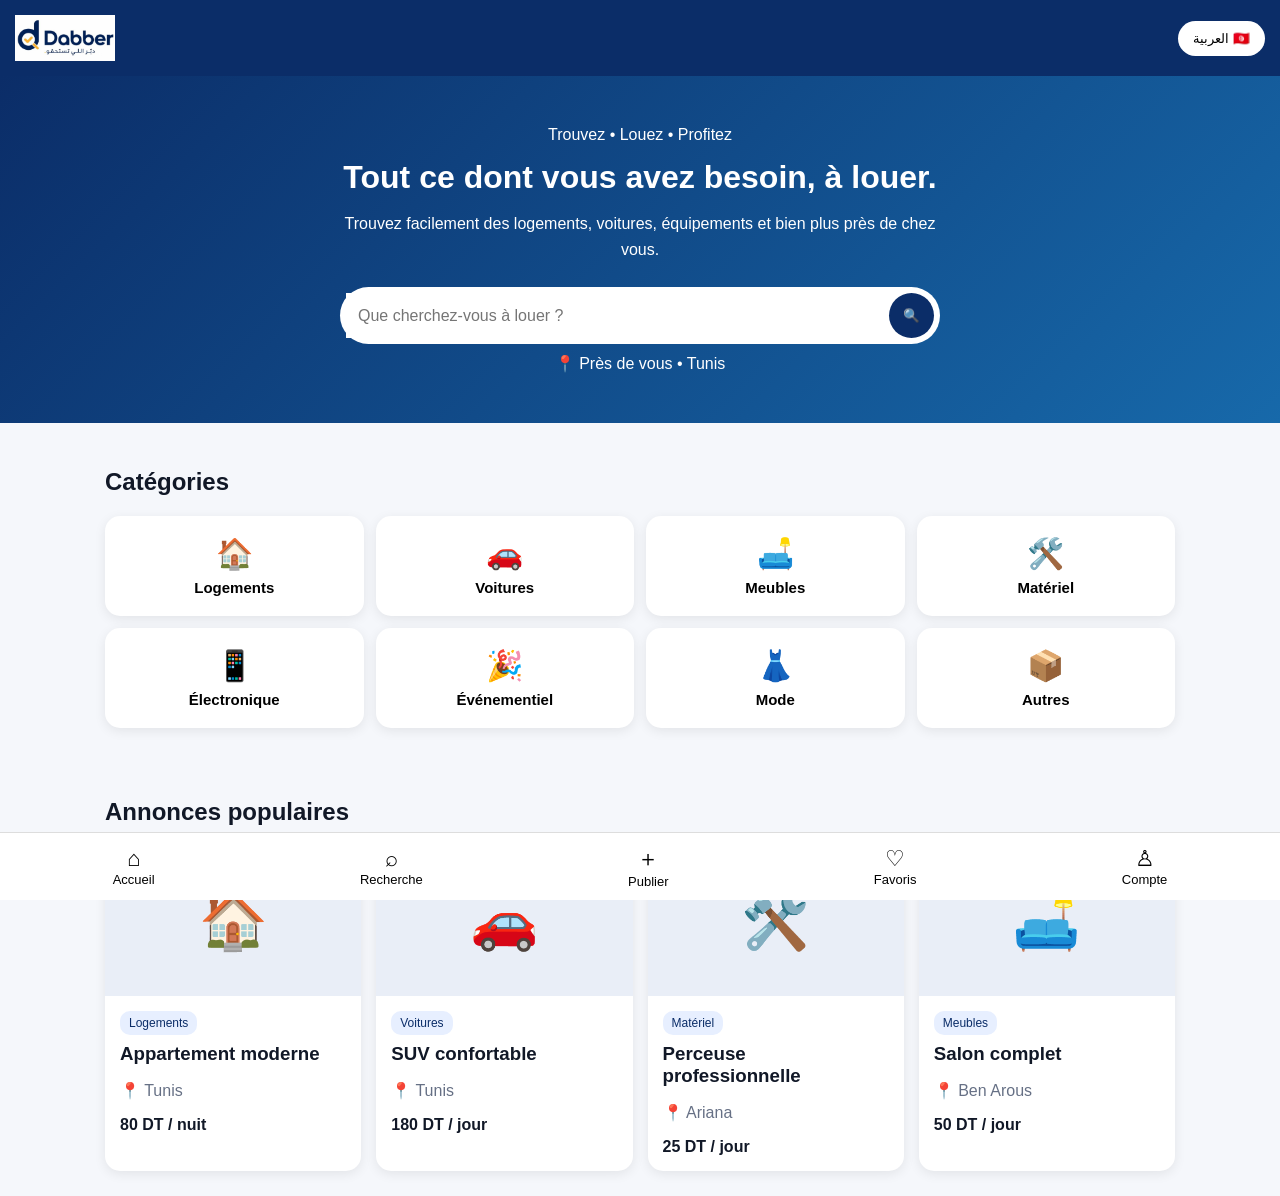
==== commit d296d858: "Update index.html" ====
--- a/index.html
+++ b/index.html
@@ -1,1432 +1,550 @@
-<!doctype html>
-<html lang="fr" dir="ltr">
-
+<!DOCTYPE html>
+<html lang="fr">
 <head>
-
-  <meta charset="utf-8">
-
-  <meta
-    name="viewport"
-    content="width=device-width,initial-scale=1,viewport-fit=cover"
-  >
-
-  <meta
-    name="theme-color"
-    content="#0b2d68"
-  >
-
-  <meta
-    name="description"
-    content="Dabber — plateforme de location simple et rapide."
-  >
-
-  <link rel="manifest" href="manifest.json">
-
-  <link rel="icon" href="logo.png">
-
-  <link rel="stylesheet" href="style.css">
-
-  <title>Dabber — Location</title>
-
+  <meta charset="UTF-8">
+  <meta name="viewport" content="width=device-width, initial-scale=1.0">
+  <title>Dabber</title>
+
+  <style>
+    * {
+      box-sizing: border-box;
+    }
+
+    body {
+      margin: 0;
+      font-family: Arial, sans-serif;
+      background: #f5f7fb;
+      color: #111827;
+    }
+
+    header {
+      background: #0b2d68;
+      padding: 15px;
+      display: flex;
+      justify-content: space-between;
+      align-items: center;
+    }
+
+    header img {
+      width: 100px;
+      max-height: 50px;
+      object-fit: contain;
+    }
+
+    button {
+      border: 0;
+      cursor: pointer;
+    }
+
+    #langBtn {
+      background: white;
+      padding: 10px 15px;
+      border-radius: 20px;
+    }
+
+    .hero {
+      background: linear-gradient(135deg, #0b2d68, #1769aa);
+      color: white;
+      padding: 50px 20px;
+      text-align: center;
+    }
+
+    .hero h1 {
+      font-size: 32px;
+      margin: 15px 0;
+    }
+
+    .hero p {
+      max-width: 600px;
+      margin: auto;
+      line-height: 1.6;
+    }
+
+    .search {
+      max-width: 600px;
+      margin: 25px auto 10px;
+      background: white;
+      border-radius: 30px;
+      padding: 6px;
+      display: flex;
+    }
+
+    .search input {
+      flex: 1;
+      border: 0;
+      outline: 0;
+      padding: 12px;
+      font-size: 16px;
+    }
+
+    .search button {
+      background: #0b2d68;
+      color: white;
+      width: 45px;
+      height: 45px;
+      border-radius: 50%;
+    }
+
+    .section {
+      padding: 25px 15px;
+      max-width: 1100px;
+      margin: auto;
+    }
+
+    .section h2 {
+      margin-bottom: 20px;
+    }
+
+    .categories {
+      display: grid;
+      grid-template-columns: repeat(4, 1fr);
+      gap: 12px;
+    }
+
+    .cat {
+      background: white;
+      padding: 20px 10px;
+      border-radius: 15px;
+      box-shadow: 0 3px 12px rgba(0,0,0,.08);
+      font-size: 15px;
+    }
+
+    .cat span {
+      display: block;
+      font-size: 30px;
+      margin-bottom: 8px;
+    }
+
+    .listings {
+      display: grid;
+      grid-template-columns: repeat(4, 1fr);
+      gap: 15px;
+    }
+
+    .card {
+      background: white;
+      border-radius: 15px;
+      overflow: hidden;
+      box-shadow: 0 3px 12px rgba(0,0,0,.08);
+    }
+
+    .card-image {
+      height: 150px;
+      background: #e9eef7;
+      display: flex;
+      align-items: center;
+      justify-content: center;
+      font-size: 55px;
+    }
+
+    .card-body {
+      padding: 15px;
+    }
+
+    .card-body h3 {
+      margin: 8px 0;
+    }
+
+    .card-body p {
+      color: #667085;
+    }
+
+    .tag {
+      display: inline-block;
+      background: #e7efff;
+      color: #0b2d68;
+      padding: 5px 9px;
+      border-radius: 10px;
+      font-size: 12px;
+    }
+
+    .bottom {
+      position: fixed;
+      bottom: 0;
+      left: 0;
+      right: 0;
+      background: white;
+      border-top: 1px solid #ddd;
+      display: flex;
+      justify-content: space-around;
+      padding: 10px;
+    }
+
+    .bottom button {
+      background: none;
+      font-size: 13px;
+    }
+
+    .bottom span {
+      display: block;
+      font-size: 22px;
+    }
+
+    @media(max-width:700px) {
+
+      .categories {
+        grid-template-columns: repeat(2, 1fr);
+      }
+
+      .listings {
+        grid-template-columns: repeat(2, 1fr);
+      }
+
+      .hero h1 {
+        font-size: 25px;
+      }
+
+    }
+  </style>
 </head>
 
-
 <body>
 
-  <!-- SPLASH -->
-
-  <div id="splash" class="splash">
-
-    <img
-      src="logo.png"
-      alt="Dabber"
-    >
-
+<header>
+
+  <img src="logo.png" alt="Dabber">
+
+  <button id="langBtn">
+    العربية 🇹🇳
+  </button>
+
+</header>
+
+
+<section class="hero">
+
+  <div id="eyebrow">
+    Trouvez • Louez • Profitez
   </div>
 
-
-  <!-- TOP BAR -->
-
-  <header class="topbar">
-
-    <div class="brand">
-
-      <img
-        src="logo.png"
-        alt="Dabber"
-      >
-
-    </div>
-
-
-    <button
-      id="langBtn"
-      class="lang-btn"
-      aria-label="Changer la langue"
-    >
-      العربية 🇹🇳
+  <h1 id="title">
+    Tout ce dont vous avez besoin, à louer.
+  </h1>
+
+  <p id="description">
+    Trouvez facilement des logements, voitures, équipements et bien plus près de chez vous.
+  </p>
+
+  <div class="search">
+
+    <input
+      id="searchInput"
+      type="search"
+      placeholder="Que cherchez-vous à louer ?">
+
+    <button id="searchBtn">
+      🔍
     </button>
 
-  </header>
-
-
-  <main>
-
-
-    <!-- HERO -->
-
-    <section class="hero">
-
-      <div class="hero-content">
-
-        <span
-          class="eyebrow"
-          data-fr="Trouvez • Louez • Profitez"
-          data-ar="إبحث • اكري • استمتع"
-        ></span>
-
-
-        <h1
-          data-fr="Tout ce dont vous avez besoin, à louer."
-          data-ar="كل ما تحتاجه، للكراء."
-        ></h1>
-
-
-        <p
-          data-fr="Trouvez facilement des logements, voitures, équipements et bien plus près de chez vous."
-          data-ar="إلقى بسهولة شقق، سيارات، معدات وحاجات أكثر قريبة ليك."
-        ></p>
-
-
-        <!-- SEARCH -->
-
-        <div class="search">
-
-          <span>⌕</span>
-
-          <input
-            id="searchInput"
-            type="search"
-            data-placeholder-fr="Que cherchez-vous à louer ?"
-            data-placeholder-ar="شنوّة تحب تكرّي؟"
-            placeholder="Que cherchez-vous à louer ?"
-          >
-
-          <button id="searchBtn">
-            ⌕
-          </button>
-
-        </div>
-
-
-        <!-- LOCATION -->
-
-        <div class="location">
-
-          ⌖
-
-          <span
-            data-fr="Près de vous"
-            data-ar="قريب ليك"
-          ></span>
-
-          <b>•</b>
-
-          Tunis
-
-        </div>
-
-      </div>
-
-    </section>
-
-
-
-    <!-- CATEGORIES -->
-
-    <section class="section">
-
-      <div class="section-head">
-
-        <h2
-          data-fr="Catégories"
-          data-ar="التصنيفات"
-        ></h2>
-
-
-        <button
-          class="see-all"
-          id="seeCategories"
-          data-fr="Voir tout"
-          data-ar="الكل"
-        ></button>
-
-      </div>
-
-
-      <div
-        class="categories"
-        id="categories"
-      ></div>
-
-    </section>
-
-
-
-    <!-- LISTINGS -->
-
-    <section class="section listings-section">
-
-      <div class="section-head">
-
-        <h2
-          id="listingsTitle"
-          data-fr="Annonces populaires"
-          data-ar="إعلانات مميزة"
-        ></h2>
-
-
-        <button
-          class="see-all"
-          id="showAll"
-          data-fr="Plus"
-          data-ar="المزيد"
-        ></button>
-
-      </div>
-
-
-      <div
-        class="listings"
-        id="listings"
-      ></div>
-
-    </section>
-
-  </main>
-
-
-
-  <!-- BOTTOM NAV -->
-
-  <nav class="bottom-nav">
-
-
-    <!-- HOME -->
-
-    <button
-      class="active"
-      id="homeBtn"
-    >
-
-      <span>⌂</span>
-
-      <small
-        data-fr="Accueil"
-        data-ar="الرئيسية"
-      ></small>
-
-    </button>
-
-
-    <!-- SEARCH -->
-
-    <button id="bottomSearch">
-
-      <span>⌕</span>
-
-      <small
-        data-fr="Recherche"
-        data-ar="بحث"
-      ></small>
-
-    </button>
-
-
-    <!-- ADD -->
-
-    <button
-      class="add"
-      id="addBtn"
-    >
-
-      <span>＋</span>
-
-      <small
-        data-fr="Publier"
-        data-ar="نشر"
-      ></small>
-
-    </button>
-
-
-    <!-- FAVORITES -->
-
-    <button id="favoritesBtn">
-
-      <span>♡</span>
-
-      <small
-        data-fr="Favoris"
-        data-ar="المفضلة"
-      ></small>
-
-    </button>
-
-
-    <!-- ACCOUNT -->
-
-    <button id="accountBtn">
-
-      <span>♙</span>
-
-      <small
-        data-fr="Compte"
-        data-ar="حسابي"
-      ></small>
-
-    </button>
-
-  </nav>
-
-
-
-  <!-- INSTALL -->
+  </div>
+
+  <div>
+    📍 Près de vous • Tunis
+  </div>
+
+</section>
+
+
+<section class="section">
+
+  <h2 id="categoriesTitle">
+    Catégories
+  </h2>
 
   <div
-    id="installBox"
-    class="install-box hidden"
-  >
-
-    <div>
-
-      <strong
-        data-fr="Installer Dabber"
-        data-ar="ثبّت Dabber"
-      ></strong>
-
-      <span
-        data-fr="Ajoutez Dabber à votre écran d’accueil."
-        data-ar="أضف Dabber إلى الشاشة الرئيسية."
-      ></span>
-
-    </div>
-
-
-    <button id="installBtn">
-      ＋
-    </button>
-
+    class="categories"
+    id="categories">
   </div>
 
+</section>
+
+
+<section class="section">
+
+  <h2 id="listingsTitle">
+    Annonces populaires
+  </h2>
+
+  <div
+    class="listings"
+    id="listings">
+  </div>
+
+</section>
+
+
+<nav class="bottom">
+
+  <button>
+    <span>⌂</span>
+    Accueil
+  </button>
+
+  <button id="bottomSearch">
+    <span>⌕</span>
+    Recherche
+  </button>
+
+  <button id="addBtn">
+    <span>＋</span>
+    Publier
+  </button>
+
+  <button>
+    <span>♡</span>
+    Favoris
+  </button>
+
+  <button>
+    <span>♙</span>
+    Compte
+  </button>
+
+</nav>
 
 
 <script>
 
-
-/* =====================================================
-   LANGUAGE
-===================================================== */
-
-
-const translations = {
-
-  fr: {
-    lang: "ar",
-    htmlLang: "fr",
-    dir: "ltr"
-  },
-
-  ar: {
-    lang: "fr",
-    htmlLang: "ar",
-    dir: "rtl"
-  }
-
-};
-
-
-let currentLang =
-  localStorage.getItem("dabberLang") || "fr";
-
-
-
-/* =====================================================
-   CATEGORIES
-===================================================== */
-
-
 const categories = [
 
   ["🏠", "Logements", "سكن"],
-
   ["🚗", "Voitures", "سيارات"],
-
   ["🛋️", "Meubles", "أثاث"],
-
   ["🛠️", "Matériel", "معدات"],
-
   ["📱", "Électronique", "إلكترونيات"],
-
   ["🎉", "Événementiel", "مناسبات"],
-
   ["👗", "Mode", "أزياء"],
-
   ["📦", "Autres", "أخرى"]
 
 ];
 
 
-
-/* =====================================================
-   DEMO LISTINGS
-===================================================== */
-
-
-const demoListings = [
-
-  {
-
-    id: "demo1",
-
-    emoji: "🏠",
-
-    title: "Appartement moderne",
-
-    city: "Tunis",
-
-    price: "80 DT",
-
-    period: "nuit",
-
-    category: "Logements",
-
-    categoryAr: "سكن"
-
-  },
-
-
-  {
-
-    id: "demo2",
-
-    emoji: "🚗",
-
-    title: "SUV confortable",
-
-    city: "Tunis",
-
-    price: "180 DT",
-
-    period: "jour",
-
-    category: "Voitures",
-
-    categoryAr: "سيارة"
-
-  },
-
-
-  {
-
-    id: "demo3",
-
-    emoji: "🛠️",
-
-    title: "Perceuse professionnelle",
-
-    city: "Ariana",
-
-    price: "25 DT",
-
-    period: "jour",
-
-    category: "Matériel",
-
-    categoryAr: "معدات"
-
-  },
-
-
-  {
-
-    id: "demo4",
-
-    emoji: "🛋️",
-
-    title: "Salon complet",
-
-    city: "Ben Arous",
-
-    price: "50 DT",
-
-    period: "jour",
-
-    category: "Meubles",
-
-    categoryAr: "أثاث"
-
-  }
+const listings = [
+
+  ["🏠", "Appartement moderne", "Tunis", "80 DT / nuit", "Logements", "سكن"],
+
+  ["🚗", "SUV confortable", "Tunis", "180 DT / jour", "Voitures", "سيارات"],
+
+  ["🛠️", "Perceuse professionnelle", "Ariana", "25 DT / jour", "Matériel", "معدات"],
+
+  ["🛋️", "Salon complet", "Ben Arous", "50 DT / jour", "Meubles", "أثاث"]
 
 ];
 
 
-
-/* =====================================================
-   GET USER LISTINGS
-===================================================== */
-
-
-function getUserListings() {
-
-  try {
-
-    return JSON.parse(
-      localStorage.getItem("dabber_annonces")
-    ) || [];
-
-  } catch (error) {
-
-    return [];
-
-  }
-
-}
-
-
-
-/* =====================================================
-   CONVERT USER LISTING
-===================================================== */
-
-
-function convertUserListing(ad) {
-
-  let emoji = "📦";
-
-
-  if (ad.category === "Véhicules") {
-    emoji = "🚗";
-  }
-
-  else if (ad.category === "Maison") {
-    emoji = "🏠";
-  }
-
-  else if (ad.category === "Événements") {
-    emoji = "🎉";
-  }
-
-  else if (ad.category === "Outils") {
-    emoji = "🛠️";
-  }
-
-  else if (ad.category === "Électronique") {
-    emoji = "📱";
-  }
-
-  else if (ad.category === "Mode") {
-    emoji = "👗";
-  }
-
-
-  return {
-
-    id: ad.id,
-
-    emoji: emoji,
-
-    title: ad.title,
-
-    city: ad.city,
-
-    price: ad.price + " DT",
-
-    period: ad.period,
-
-    category: ad.category,
-
-    categoryAr: getArabicCategory(ad.category),
-
-    image: ad.image || ""
-
-  };
-
-}
-
-
-
-/* =====================================================
-   ARABIC CATEGORIES
-===================================================== */
-
-
-function getArabicCategory(category) {
-
-  const map = {
-
-    "Véhicules": "سيارات",
-
-    "Maison": "منزل",
-
-    "Événements": "مناسبات",
-
-    "Outils": "معدات",
-
-    "Électronique": "إلكترونيات",
-
-    "Mode": "أزياء",
-
-    "Autres": "أخرى",
-
-    "Logements": "سكن",
-
-    "Voitures": "سيارات",
-
-    "Meubles": "أثاث",
-
-    "Matériel": "معدات",
-
-    "Événementiel": "مناسبات"
-
-  };
-
-
-  return map[category] || category;
-
-}
-
-
-
-/* =====================================================
-   ALL LISTINGS
-===================================================== */
-
-
-function getAllListings() {
-
-  const userListings =
-    getUserListings().map(convertUserListing);
-
-
-  return [
-
-    ...userListings,
-
-    ...demoListings
-
-  ];
-
-}
-
-
-
-/* =====================================================
-   LANGUAGE
-===================================================== */
-
-
-function applyLanguage() {
-
-  const l = currentLang;
-
-
-  document.documentElement.lang =
-    translations[l].htmlLang;
-
-
-  document.documentElement.dir =
-    translations[l].dir;
-
-
-  document
-    .querySelectorAll("[data-fr]")
-    .forEach(el => {
-
-      el.textContent =
-        el.dataset[l];
-
-    });
-
-
-  const input =
-    document.getElementById("searchInput");
-
-
-  input.placeholder =
-    input.dataset["placeholder-" + l];
-
-
-  document.getElementById("langBtn").textContent =
-    l === "fr"
-      ? "العربية 🇹🇳"
-      : "Français 🇫🇷";
-
-
-  renderCategories();
-
-
-  renderListings();
-
-}
-
-
-
-/* =====================================================
-   RENDER CATEGORIES
-===================================================== */
-
-
-function renderCategories() {
+let arabic = false;
+
+
+function showCategories() {
 
   const box =
     document.getElementById("categories");
 
-
-  box.innerHTML =
-    categories.map(c => `
-
-      <button
-        class="cat"
-        data-search="${currentLang === "fr" ? c[1] : c[2]}"
-      >
-
-        <span>${c[0]}</span>
-
-        <b>
-          ${currentLang === "fr" ? c[1] : c[2]}
-        </b>
-
-      </button>
-
-    `).join("");
+  box.innerHTML = "";
+
+  categories.forEach(item => {
+
+    const button =
+      document.createElement("button");
+
+    button.className = "cat";
+
+    button.innerHTML = `
+      <span>${item[0]}</span>
+      <b>${arabic ? item[2] : item[1]}</b>
+    `;
+
+    button.onclick = () => {
+
+      document.getElementById("searchInput").value =
+        arabic ? item[2] : item[1];
+
+      search();
+
+    };
+
+    box.appendChild(button);
+
+  });
 
 }
 
 
-
-/* =====================================================
-   RENDER LISTINGS
-===================================================== */
-
-
-function renderListings(filter = "") {
+function showListings(data = listings) {
 
   const box =
     document.getElementById("listings");
 
-
-  const all =
-    getAllListings();
-
-
-  const search =
-    filter.toLowerCase().trim();
-
-
-  const arr =
-    all.filter(ad => {
-
-      if (!search) {
-        return true;
+  box.innerHTML = "";
+
+  data.forEach(item => {
+
+    const card =
+      document.createElement("article");
+
+    card.className = "card";
+
+    card.innerHTML = `
+
+      <div class="card-image">
+        ${item[0]}
+      </div>
+
+      <div class="card-body">
+
+        <div class="tag">
+          ${arabic ? item[5] : item[4]}
+        </div>
+
+        <h3>
+          ${item[1]}
+        </h3>
+
+        <p>
+          📍 ${item[2]}
+        </p>
+
+        <strong>
+          ${item[3]}
+        </strong>
+
+      </div>
+
+    `;
+
+    box.appendChild(card);
+
+  });
+
+}
+
+
+function search() {
+
+  const value =
+    document
+      .getElementById("searchInput")
+      .value
+      .toLowerCase();
+
+  if (!value) {
+
+    showListings();
+
+    return;
+
+  }
+
+  const result =
+    listings.filter(item =>
+
+      item.join(" ")
+        .toLowerCase()
+        .includes(value)
+
+    );
+
+  showListings(result);
+
+}
+
+
+document
+  .getElementById("searchBtn")
+  .onclick = search;
+
+
+document
+  .getElementById("searchInput")
+  .addEventListener(
+    "keydown",
+    event => {
+
+      if (event.key === "Enter") {
+        search();
       }
 
-
-      return (
-
-        ad.title.toLowerCase().includes(search) ||
-
-        ad.city.toLowerCase().includes(search) ||
-
-        ad.category.toLowerCase().includes(search) ||
-
-        ad.categoryAr.toLowerCase().includes(search)
-
-      );
-
-    });
-
-
-  if (!arr.length) {
-
-    box.innerHTML = `
-
-      <div class="empty">
-
-        ${
-          currentLang === "fr"
-          ? "Aucune annonce trouvée."
-          : "ما لقيناش إعلانات."
-        }
-
-      </div>
-
-    `;
-
-    return;
-
-  }
-
-
-
-  box.innerHTML =
-    arr.map(ad => {
-
-
-      const category =
-        currentLang === "fr"
-        ? ad.category
-        : ad.categoryAr;
-
-
-      const period =
-        getPeriod(ad.period);
-
-
-      const favorite =
-        isFavorite(ad.id);
-
-
-      let imageContent = "";
-
-
-      if (ad.image) {
-
-        imageContent = `
-
-          <img
-            src="${ad.image}"
-            alt="${escapeHtml(ad.title)}"
-          >
-
-        `;
-
-      }
-
-      else {
-
-        imageContent = `
-          <span class="demo-emoji">
-            ${ad.emoji}
-          </span>
-        `;
-
-      }
-
-
-      return `
-
-        <article
-          class="card"
-          data-id="${ad.id}"
-        >
-
-          <div class="card-image">
-
-            ${imageContent}
-
-
-            <button
-              class="heart ${favorite ? "liked" : ""}"
-              onclick="toggleFavorite(event,'${ad.id}')"
-            >
-              ${favorite ? "♥" : "♡"}
-            </button>
-
-          </div>
-
-
-          <div class="card-body">
-
-            <div class="tag">
-              ${category}
-            </div>
-
-
-            <h3>
-              ${escapeHtml(ad.title)}
-            </h3>
-
-
-            <p>
-              ⌖ ${escapeHtml(ad.city)}
-            </p>
-
-
-            <strong>
-              ${escapeHtml(ad.price)}
-              <small>
-                / ${period}
-              </small>
-            </strong>
-
-          </div>
-
-        </article>
-
-      `;
-
-    }).join("");
-
-}
-
-
-
-/* =====================================================
-   PERIOD
-===================================================== */
-
-
-function getPeriod(period) {
-
-  if (currentLang === "ar") {
-
-    if (period === "jour") return "اليوم";
-
-    if (period === "semaine") return "الأسبوع";
-
-    if (period === "mois") return "الشهر";
-
-    if (period === "nuit") return "الليلة";
-
-  }
-
-
-  if (period === "jour") return "jour";
-
-  if (period === "semaine") return "semaine";
-
-  if (period === "mois") return "mois";
-
-  if (period === "nuit") return "nuit";
-
-
-  return period || "jour";
-
-}
-
-
-
-/* =====================================================
-   ESCAPE HTML
-===================================================== */
-
-
-function escapeHtml(value) {
-
-  return String(value || "")
-
-    .replace(/&/g, "&amp;")
-
-    .replace(/</g, "&lt;")
-
-    .replace(/>/g, "&gt;")
-
-    .replace(/"/g, "&quot;")
-
-    .replace(/'/g, "&#039;");
-
-}
-
-
-
-/* =====================================================
-   FAVORITES
-===================================================== */
-
-
-function getFavorites() {
-
-  try {
-
-    return JSON.parse(
-      localStorage.getItem("dabber_favorites")
-    ) || [];
-
-  }
-
-  catch {
-
-    return [];
-
-  }
-
-}
-
-
-
-function isFavorite(id) {
-
-  return getFavorites().includes(String(id));
-
-}
-
-
-
-function toggleFavorite(event, id) {
-
-  event.stopPropagation();
-
-
-  let favorites =
-    getFavorites();
-
-
-  id = String(id);
-
-
-  if (favorites.includes(id)) {
-
-    favorites =
-      favorites.filter(x => x !== id);
-
-  }
-
-  else {
-
-    favorites.push(id);
-
-  }
-
-
-  localStorage.setItem(
-    "dabber_favorites",
-    JSON.stringify(favorites)
+    }
   );
 
 
-  renderListings(
-    document.getElementById("searchInput").value
-  );
-
-}
-
-
-
-/* =====================================================
-   LANGUAGE BUTTON
-===================================================== */
-
-
-document.getElementById("langBtn").onclick = () => {
-
-  currentLang =
-    currentLang === "fr"
-    ? "ar"
-    : "fr";
-
-
-  localStorage.setItem(
-    "dabberLang",
-    currentLang
-  );
-
-
-  applyLanguage();
-
-};
-
-
-
-/* =====================================================
-   SEARCH
-===================================================== */
-
-
-document.getElementById("searchBtn").onclick = () => {
-
-  renderListings(
-    document.getElementById("searchInput").value
-  );
-
-
-  document
-    .querySelector(".listings-section")
-    .scrollIntoView({
+document
+  .getElementById("bottomSearch")
+  .onclick = () => {
+
+    document
+      .getElementById("searchInput")
+      .focus();
+
+    window.scrollTo({
+      top: 0,
       behavior: "smooth"
     });
 
-};
-
+  };
 
 
 document
-  .getElementById("searchInput")
-  .addEventListener("keydown", e => {
-
-    if (e.key === "Enter") {
-
-      renderListings(e.target.value);
-
-      document
-        .querySelector(".listings-section")
-        .scrollIntoView({
-          behavior: "smooth"
-        });
-
-    }
-
-  });
-
-
-
-/* =====================================================
-   CATEGORIES CLICK
-===================================================== */
-
-
-document.addEventListener("click", e => {
-
-  const cat =
-    e.target.closest(".cat");
-
-
-  if (cat) {
-
-    const search =
-      cat.dataset.search;
-
-
-    document.getElementById("searchInput")
-      .value = search;
-
-
-    renderListings(search);
-
-
-    document
-      .querySelector(".listings-section")
-      .scrollIntoView({
-        behavior: "smooth"
-      });
-
-  }
-
-});
-
-
-
-/* =====================================================
-   ADD LISTING
-===================================================== */
-
-
-document.getElementById("addBtn").onclick = () => {
-
-  window.location.href =
-    "ajouter.html";
-
-};
-
-
-
-/* =====================================================
-   SEARCH BOTTOM BUTTON
-===================================================== */
-
-
-document.getElementById("bottomSearch").onclick = () => {
-
-  document.getElementById("searchInput").focus();
-
-
-  window.scrollTo({
-
-    top: 0,
-
-    behavior: "smooth"
-
-  });
-
-};
-
-
-
-/* =====================================================
-   HOME
-===================================================== */
-
-
-document.getElementById("homeBtn").onclick = () => {
-
-  document.getElementById("searchInput").value = "";
-
-  renderListings();
-
-  window.scrollTo({
-
-    top: 0,
-
-    behavior: "smooth"
-
-  });
-
-};
-
-
-
-/* =====================================================
-   SHOW ALL
-===================================================== */
-
-
-document.getElementById("showAll").onclick = () => {
-
-  document.getElementById("searchInput").value = "";
-
-  renderListings();
-
-
-  document
-    .querySelector(".listings-section")
-    .scrollIntoView({
-      behavior: "smooth"
-    });
-
-};
-
-
-
-document.getElementById("seeCategories").onclick = () => {
-
-  document
-    .querySelector(".categories")
-    .scrollIntoView({
-      behavior: "smooth"
-    });
-
-};
-
-
-
-/* =====================================================
-   FAVORITES BUTTON
-===================================================== */
-
-
-document.getElementById("favoritesBtn").onclick = () => {
-
-  const favorites =
-    getFavorites();
-
-
-  const all =
-    getAllListings();
-
-
-  const favoriteListings =
-    all.filter(ad =>
-      favorites.includes(String(ad.id))
-    );
-
-
-  const box =
-    document.getElementById("listings");
-
-
-  if (!favoriteListings.length) {
-
-    box.innerHTML = `
-
-      <div class="empty">
-
-        ${
-          currentLang === "fr"
-          ? "Vous n'avez pas encore de favoris ❤️"
-          : "ما عندك حتى إعلان في المفضلة ❤️"
-        }
-
-      </div>
-
-    `;
-
-  }
-
-  else {
-
-    box.innerHTML =
-      favoriteListings.map(ad => {
-
-        const category =
-          currentLang === "fr"
-          ? ad.category
-          : ad.categoryAr;
-
-
-        return `
-
-          <article
-            class="card"
-            data-id="${ad.id}"
-          >
-
-            <div class="card-image">
-
-              ${
-                ad.image
-                ? `<img src="${ad.image}" alt="">`
-                : `<span class="demo-emoji">${ad.emoji}</span>`
-              }
-
-
-              <button
-                class="heart liked"
-                onclick="toggleFavorite(event,'${ad.id}')"
-              >
-                ♥
-              </button>
-
-            </div>
-
-
-            <div class="card-body">
-
-              <div class="tag">
-                ${category}
-              </div>
-
-
-              <h3>
-                ${escapeHtml(ad.title)}
-              </h3>
-
-
-              <p>
-                ⌖ ${escapeHtml(ad.city)}
-              </p>
-
-
-              <strong>
-                ${escapeHtml(ad.price)}
-              </strong>
-
-            </div>
-
-          </article>
-
-        `;
-
-      }).join("");
-
-  }
-
-
-  document
-    .querySelector(".listings-section")
-    .scrollIntoView({
-      behavior: "smooth"
-    });
-
-};
-
-
-
-/* =====================================================
-   ACCOUNT
-===================================================== */
-
-
-document.getElementById("accountBtn").onclick = () => {
-
-  if (currentLang === "fr") {
-
-    alert(
-      "La page du compte sera ajoutée prochainement 👤"
-    );
-
-  }
-
-  else {
-
-    alert(
-      "صفحة الحساب سنضيفها قريبًا 👤"
-    );
-
-  }
-
-};
-
-
-
-/* =====================================================
-   PWA INSTALL
-===================================================== */
-
-
-let deferredPrompt;
-
-
-window.addEventListener(
-  "beforeinstallprompt",
-  e => {
-
-    e.preventDefault();
-
-
-    deferredPrompt = e;
-
-
-    document
-      .getElementById("installBox")
-      .classList.remove("hidden");
-
-  }
-);
-
-
-
-document.getElementById("installBtn").onclick =
-  async () => {
-
-    if (!deferredPrompt) return;
-
-
-    deferredPrompt.prompt();
-
-
-    deferredPrompt = null;
-
-
-    document
-      .getElementById("installBox")
-      .classList.add("hidden");
+  .getElementById("addBtn")
+  .onclick = () => {
+
+    window.location.href =
+      "ajouter.html";
 
   };
 
 
-
-/* =====================================================
-   UPDATE WHEN RETURNING TO PAGE
-===================================================== */
-
-
-window.addEventListener("pageshow", () => {
-
-  renderListings(
-    document.getElementById("searchInput").value
-  );
-
-});
-
-
-
-/* =====================================================
-   START
-===================================================== */
-
-
-window.addEventListener("load", () => {
-
-  applyLanguage();
-
-
-  setTimeout(() => {
-
-    document
-      .getElementById("splash")
-      .classList.add("hide");
-
-  }, 700);
-
-
-  if ("serviceWo
+document
+  .getElementById("langBtn")
+  .onclick = () => {
+
+    arabic = !arabic;
+
+    document.documentElement.lang =
+      arabic ? "ar" : "fr";
+
+    document.documentElement.dir =
+      arabic ? "rtl" : "ltr";
+
+    document.getElementById("langBtn").textContent =
+      arabic ? "Français 🇫🇷" : "العربية 🇹🇳";
+
+    document.getElementById("eyebrow").textContent =
+      arabic
+        ? "إبحث • اكري • استمتع"
+        : "Trouvez • Louez • Profitez";
+
+    document.getElementById("title").textContent =
+      arabic
+        ? "كل ما تحتاجه، للكراء."
+        : "Tout ce dont vous avez besoin, à louer.";
+
+    document.getElementById("description").textContent =
+      arabic
+        ? "إلقى بسهولة شقق، سيارات، معدات وحاجات أكثر قريبة ليك."
+        : "Trouvez facilement des logements, voitures, équipements et bien plus près de chez vous.";
+
+    document.getElementById("categoriesTitle").textContent =
+      arabic ? "التصنيفات" : "Catégories";
+
+    document.getElementById("listingsTitle").textContent =
+      arabic ? "إعلانات مميزة" : "Annonces populaires";
+
+    document.getElementById("searchInput").placeholder =
+      arabic
+        ? "شنوّة تحب تكرّي؟"
+        : "Que cherchez-vous à louer ?";
+
+    showCategories();
+    showListings();
+
+  };
+
+
+showCategories();
+showListings();
+
+</script>
+
+</body>
+</html>
